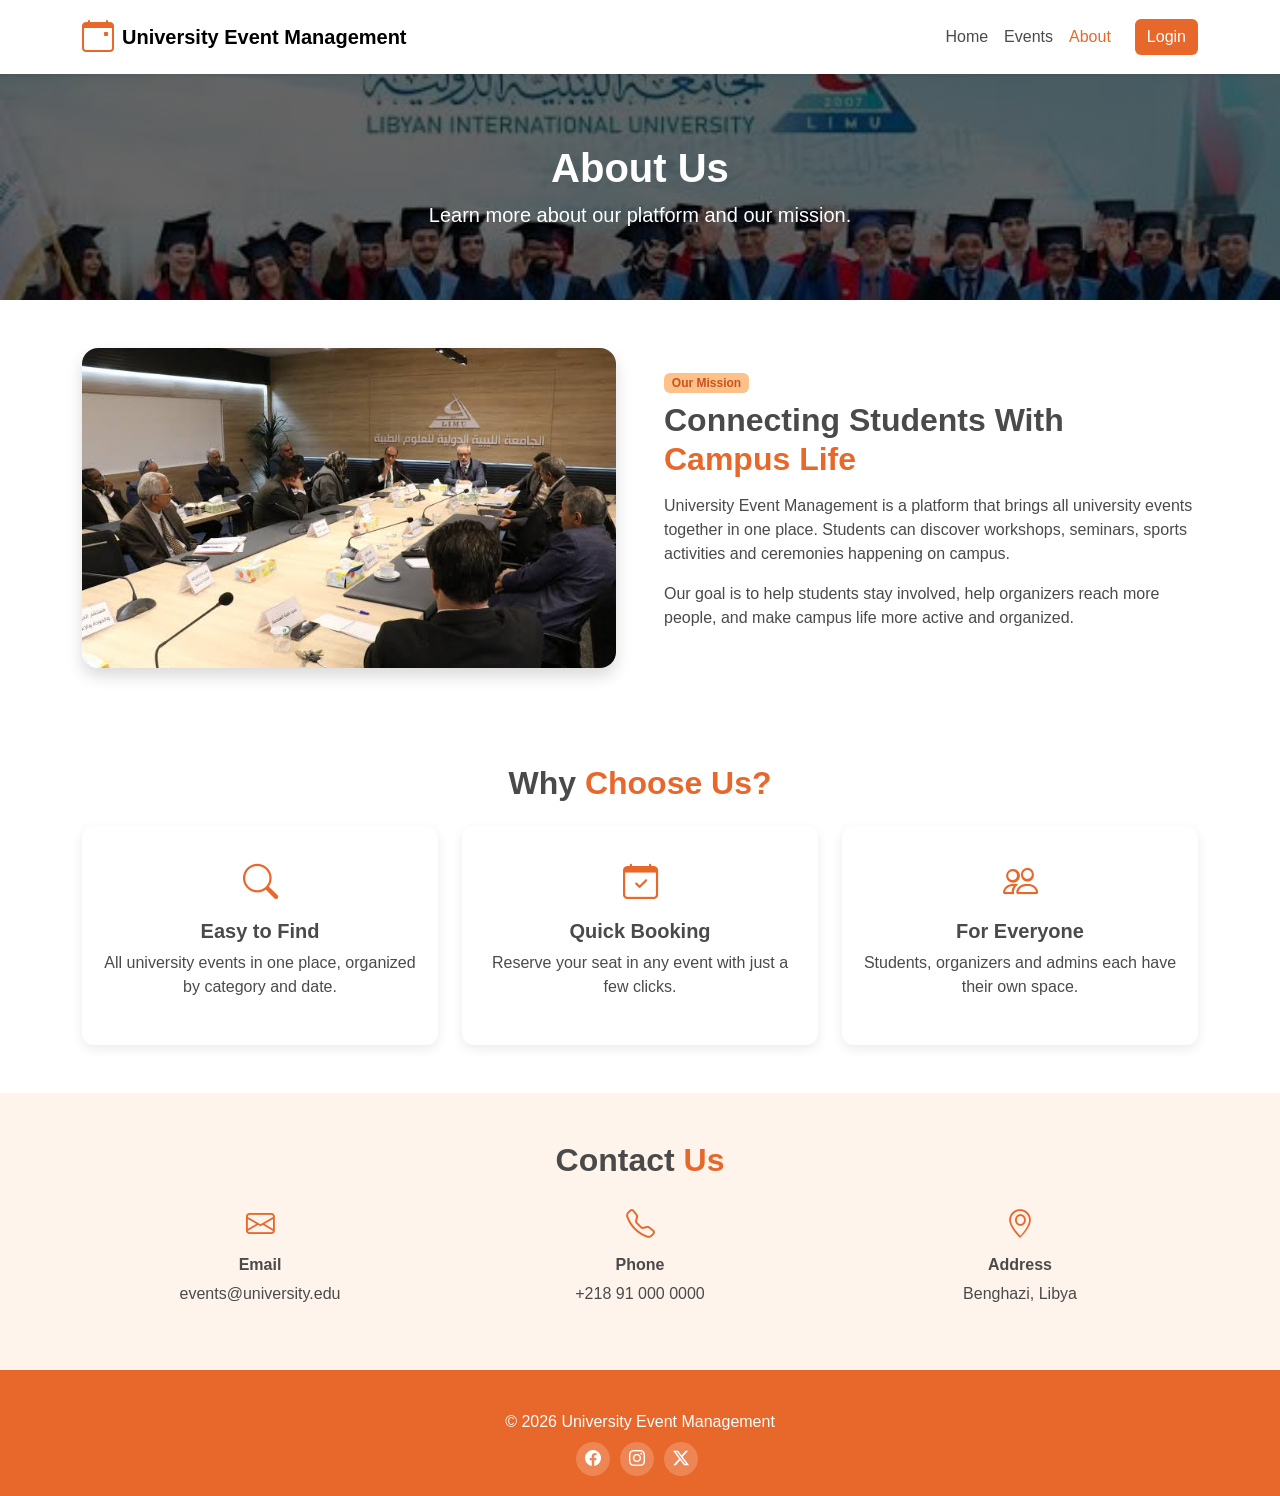
==== about.html @ 01c4b657 "add about page" ====
<!DOCTYPE html>
<html lang="en">
<head>
  <meta charset="UTF-8">
  <meta name="viewport" content="width=device-width, initial-scale=1.0">
  <title>University Event Management - About</title>
  <link href="https://cdn.jsdelivr.net/npm/bootstrap@5.3.3/dist/css/bootstrap.min.css" rel="stylesheet">
  <link href="https://cdn.jsdelivr.net/npm/bootstrap-icons@1.11.3/font/bootstrap-icons.min.css" rel="stylesheet">
  <link rel="stylesheet" href="css/style.css">
</head>
<body>

  <!-- NAVBAR -->
  <nav class="navbar navbar-expand bg-white shadow-sm">
    <div class="container">
      <a class="navbar-brand d-flex align-items-center gap-2" href="index.html">
        <i class="bi bi-calendar-event logo-icon"></i>
        <span class="fw-bold">University Event Management</span>
      </a>
      <ul class="navbar-nav ms-auto align-items-center">
        <li class="nav-item"><a class="nav-link" href="index.html">Home</a></li>
        <li class="nav-item"><a class="nav-link" href="events.html">Events</a></li>
        <li class="nav-item"><a class="nav-link active" href="about.html">About</a></li>
        <li class="nav-item"><a class="btn btn-orange ms-3" href="login.html">Login</a></li>
      </ul>
    </div>
  </nav>

  <!-- PAGE BANNER -->
  <section class="page-banner text-center">
    <div class="container">
      <h1 class="fw-bold">About Us</h1>
      <p class="lead mb-0">Learn more about our platform and our mission.</p>
    </div>
  </section>

  <!-- MISSION -->
  <section class="py-5">
    <div class="container">
      <div class="row align-items-center g-5">
        <div class="col-md-6">
          <img src="images/limu3.jpg" class="mission-img rounded-4 shadow" alt="Our Mission">
        </div>
        <div class="col-md-6">
          <span class="badge badge-orange mb-2">Our Mission</span>
          <h2 class="fw-bold mb-3">Connecting Students With <span class="text-orange">Campus Life</span></h2>
          <p>University Event Management is a platform that brings all university events together in one place. Students can discover workshops, seminars, sports activities and ceremonies happening on campus.</p>
          <p>Our goal is to help students stay involved, help organizers reach more people, and make campus life more active and organized.</p>
        </div>
      </div>
    </div>
  </section>

  <!-- WHY US -->
  <section class="py-5">
    <div class="container">
      <h2 class="fw-bold text-center mb-4">Why <span class="text-orange">Choose Us?</span></h2>
      <div class="row g-4">
        <div class="col-md-4">
          <div class="feature-box">
            <i class="bi bi-search"></i>
            <h5 class="fw-bold">Easy to Find</h5>
            <p>All university events in one place, organized by category and date.</p>
          </div>
        </div>
        <div class="col-md-4">
          <div class="feature-box">
            <i class="bi bi-calendar-check"></i>
            <h5 class="fw-bold">Quick Booking</h5>
            <p>Reserve your seat in any event with just a few clicks.</p>
          </div>
        </div>
        <div class="col-md-4">
          <div class="feature-box">
            <i class="bi bi-people"></i>
            <h5 class="fw-bold">For Everyone</h5>
            <p>Students, organizers and admins each have their own space.</p>
          </div>
        </div>
      </div>
    </div>
  </section>

  <!-- CONTACT -->
  <section class="contact-section py-5">
    <div class="container">
      <h2 class="fw-bold text-center mb-4">Contact <span class="text-orange">Us</span></h2>
      <div class="row g-4 text-center">
        <div class="col-md-4">
          <div class="contact-item">
            <i class="bi bi-envelope"></i>
            <h6 class="fw-bold">Email</h6>
            <p>events@university.edu</p>
          </div>
        </div>
        <div class="col-md-4">
          <div class="contact-item">
            <i class="bi bi-telephone"></i>
            <h6 class="fw-bold">Phone</h6>
            <p>+218 91 000 0000</p>
          </div>
        </div>
        <div class="col-md-4">
          <div class="contact-item">
            <i class="bi bi-geo-alt"></i>
            <h6 class="fw-bold">Address</h6>
            <p>Benghazi, Libya</p>
          </div>
        </div>
      </div>
    </div>
  </section>

  <!-- FOOTER -->
  <footer class="footer">
    <div class="container text-center">
      <p class="mb-2">© 2026 University Event Management</p>
      <div class="social">
        <a href="#"><i class="bi bi-facebook"></i></a>
        <a href="#"><i class="bi bi-instagram"></i></a>
        <a href="#"><i class="bi bi-twitter-x"></i></a>
      </div>
    </div>
  </footer>

</body>
</html>
---- css/style.css ----
/* ================= COLORS ================= */
:root {
  --orange: #E8672A;
  --orange-dark: #C9531B;
  --orange-light: #FFC18A;
  --cream: #FFF4EC;
  --dark: #4A4A4A;
}

body {
  color: var(--dark);
  font-family: "Segoe UI", Arial, sans-serif;
}

/* ================= SHARED ================= */
.text-orange {
  color: var(--orange) !important;
}

.btn-orange {
  background-color: var(--orange);
  color: #fff;
  border: none;
}

.btn-orange:hover {
  background-color: var(--orange-dark);
  color: #fff;
}

.badge-orange {
  background-color: var(--orange-light);
  color: var(--orange-dark);
  font-weight: 600;
}

/* ================= NAVBAR ================= */
.logo-icon {
  font-size: 2rem;
  color: var(--orange);
}

.navbar .nav-link {
  color: var(--dark);
  font-weight: 500;
}

.navbar .nav-link.active,
.navbar .nav-link:hover {
  color: var(--orange);
}

/* ================= FOOTER ================= */
.footer {
  background-color: var(--orange);
  color: #fff;
  padding: 40px 0 20px;
}

.footer a {
  color: #fff;
  text-decoration: none;
}

.footer a:hover {
  text-decoration: underline;
}

.footer li {
  margin-bottom: 6px;
}

.social a {
  display: inline-block;
  width: 34px;
  height: 34px;
  line-height: 34px;
  text-align: center;
  border-radius: 50%;
  background-color: rgba(255, 255, 255, 0.2);
  margin-right: 6px;
}

/* ================= HERO ================= */
.hero {
  background: linear-gradient(rgba(0, 0, 0, 0.6), rgba(0, 0, 0, 0.6)),
              url("../images/hero.jpg") center / cover,
              var(--dark);
  color: #fff;
  padding: 100px 0 120px;
  text-align: center;
}

.hero-search {
  max-width: 500px;
  margin: 25px auto 0;
}

/* ================= CATEGORIES ================= */
.categories {
  margin-top: -50px;
}

.category-box {
  background-color: var(--cream);
  border-radius: 12px;
  padding: 20px;
  text-align: center;
  box-shadow: 0 4px 12px rgba(0, 0, 0, 0.08);
}

.category-box i {
  font-size: 2rem;
  color: var(--orange);
}

.category-box p {
  margin: 8px 0 0;
  font-weight: 600;
}

/* ================= DATE INPUT ================= */
input[type="date"] {
  direction: ltr;
  text-align: left;
}

/* ================= LOGIN / REGISTER ================= */
.auth-section {
  background-color: var(--cream);
  min-height: calc(100vh - 76px);
  display: flex;
  align-items: center;
  padding: 50px 0;
}

.auth-card {
  border: none;
  border-radius: 16px;
  box-shadow: 0 10px 30px rgba(232, 103, 42, 0.15);
}

.auth-card .card-body {
  padding: 40px;
}

.auth-icon {
  width: 64px;
  height: 64px;
  line-height: 64px;
  border-radius: 50%;
  background-color: var(--orange-light);
  color: var(--orange-dark);
  font-size: 1.8rem;
  text-align: center;
  margin: 0 auto 15px;
}

.auth-section .form-control:focus,
.auth-section .form-select:focus,
.auth-section .form-check-input:focus,
.admin-wrapper .form-control:focus,
.admin-wrapper .form-select:focus,
.admin-wrapper .form-check-input:focus {
  border-color: var(--orange);
  box-shadow: 0 0 0 0.2rem rgba(232, 103, 42, 0.25);
}

.auth-section .form-check-input:checked,
.admin-wrapper .form-check-input:checked {
  background-color: var(--orange);
  border-color: var(--orange);
}

.auth-section .input-group-text,
.admin-wrapper .input-group-text {
  background-color: var(--cream);
  color: var(--orange);
}

.auth-link {
  color: var(--orange);
  font-weight: 600;
  text-decoration: none;
}

.auth-link:hover {
  color: var(--orange-dark);
  text-decoration: underline;
}

/* ================= ADMIN DASHBOARD ================= */
.admin-wrapper {
  background-color: var(--cream);
  min-height: calc(100vh - 76px);
}

.admin-sidebar {
  background-color: #fff;
  border-right: 1px solid #eee;
  min-height: 100%;
  padding: 25px 15px;
}

.admin-sidebar .nav-link {
  color: var(--dark);
  border-radius: 8px;
  padding: 10px 15px;
  margin-bottom: 5px;
  font-weight: 500;
}

.admin-sidebar .nav-link i {
  margin-right: 8px;
}

.admin-sidebar .nav-link:hover,
.admin-sidebar .nav-link.active {
  background-color: var(--orange);
  color: #fff;
}

.stat-card {
  border: none;
  border-radius: 14px;
  box-shadow: 0 4px 15px rgba(0, 0, 0, 0.05);
}

.stat-icon {
  width: 50px;
  height: 50px;
  line-height: 50px;
  border-radius: 12px;
  background-color: var(--orange-light);
  color: var(--orange-dark);
  font-size: 1.4rem;
  text-align: center;
}

.admin-card {
  border: none;
  border-radius: 14px;
  box-shadow: 0 4px 15px rgba(0, 0, 0, 0.05);
}

.admin-card .card-header {
  background-color: #fff;
  border-bottom: 2px solid var(--cream);
  font-weight: 600;
  padding: 15px 20px;
}

.admin-wrapper .table thead th {
  background-color: var(--cream);
  color: var(--orange-dark);
  font-weight: 600;
}

.btn-outline-orange {
  color: var(--orange);
  border: 1px solid var(--orange);
}

.btn-outline-orange:hover {
  background-color: var(--orange);
  color: #fff;
}
/* ================= EVENT CARDS ================= */
.event-card {
  border: none;
  border-radius: 12px;
  overflow: hidden;
  box-shadow: 0 4px 12px rgba(0, 0, 0, 0.08);
  transition: transform 0.2s;
}

.event-card:hover {
  transform: translateY(-5px);
}

.event-card img {
  height: 180px;
  object-fit: cover;
  background-color: var(--orange-light);
}
/* ================= ABOUT PAGE ================= */
.page-banner {
  background: linear-gradient(rgba(0, 0, 0, 0.6), rgba(0, 0, 0, 0.6)),
              url("../images/hero.jpg") center / cover,
              var(--dark);
  color: #fff;
  padding: 70px 0;
}

.mission-img {
  width: 100%;
  height: 320px;
  object-fit: cover;
}

.feature-box {
  background-color: #fff;
  border-radius: 12px;
  padding: 30px 20px;
  text-align: center;
  height: 100%;
  box-shadow: 0 4px 12px rgba(0, 0, 0, 0.08);
}

.feature-box i {
  font-size: 2.2rem;
  color: var(--orange);
  display: block;
  margin-bottom: 10px;
}

.contact-section {
  background-color: var(--cream);
}

.contact-item i {
  font-size: 1.8rem;
  color: var(--orange);
  display: block;
  margin-bottom: 8px;
}

/* ================= RESPONSIVE ================= */
@media (max-width: 767px) {
  .admin-sidebar {
    border-right: none;
    border-bottom: 1px solid #eee;
    min-height: auto;
  }

  .auth-card .card-body {
    padding: 25px;
  }
}
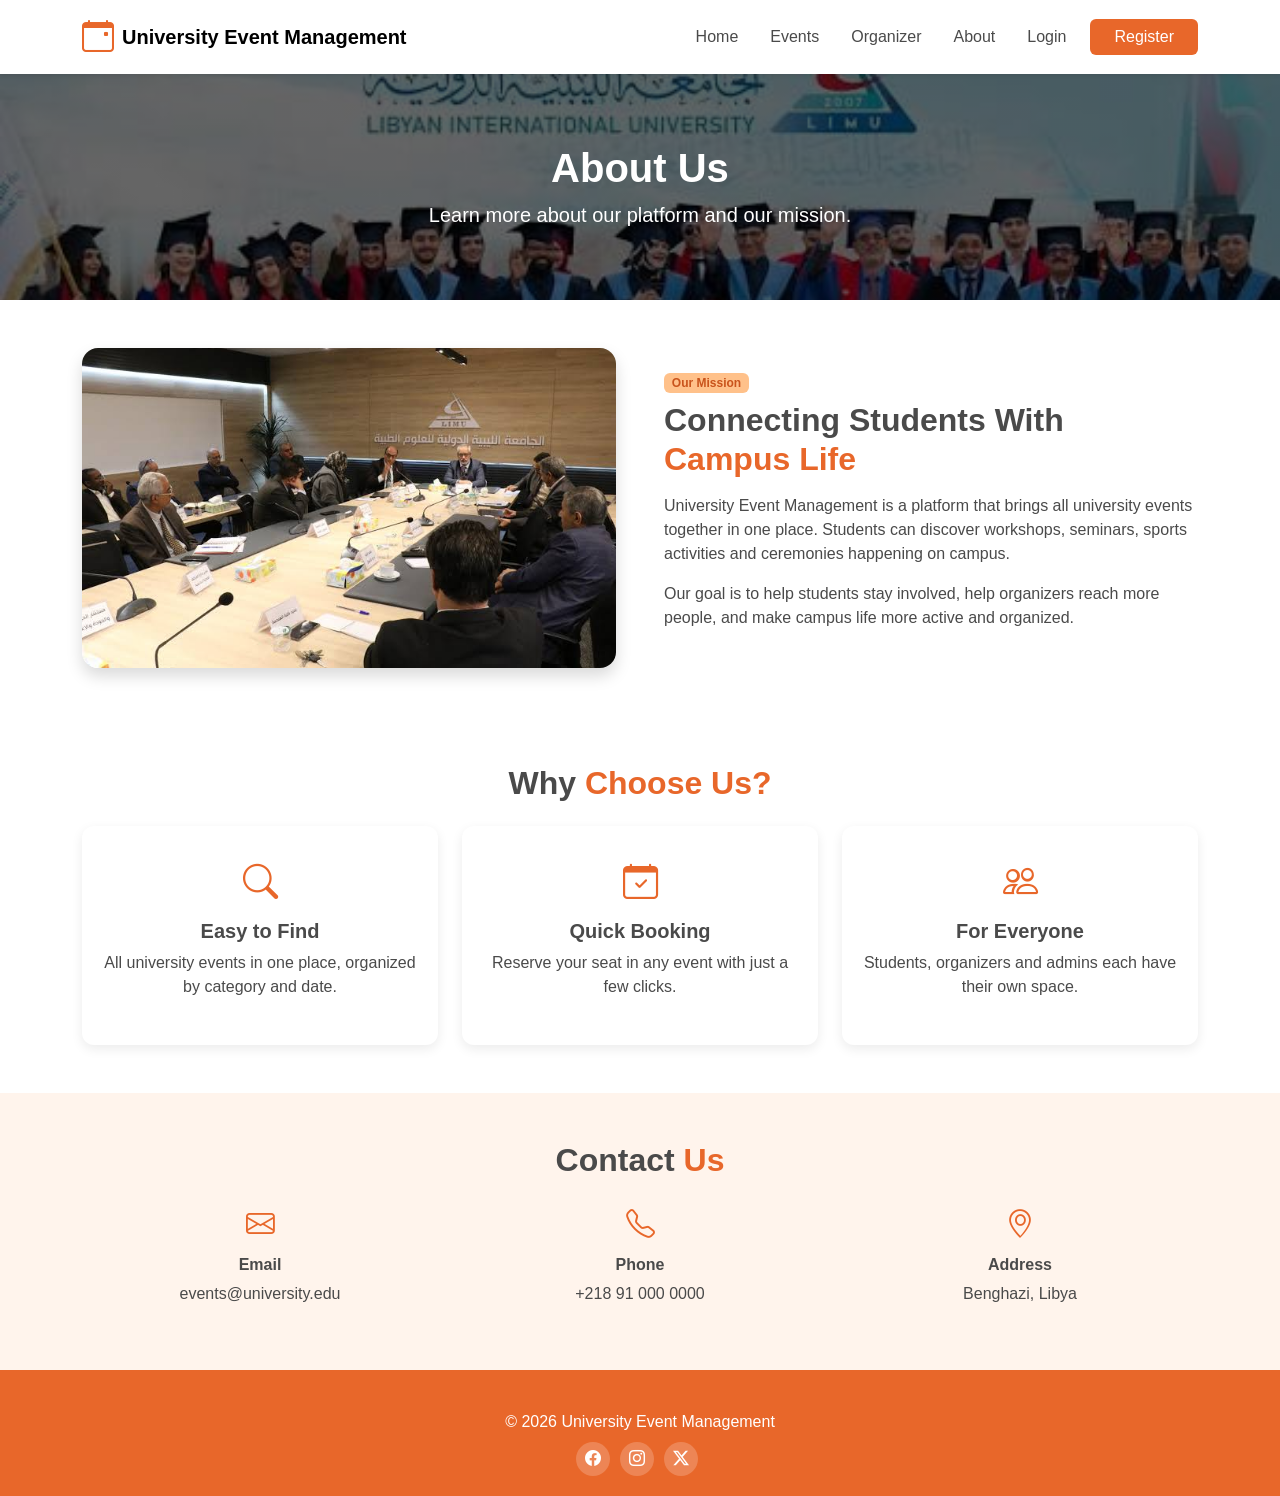
==== commit ab604293: "Save latest project changes" ====
--- a/about.html
+++ b/about.html
@@ -1,3 +1,4 @@
+
 <!DOCTYPE html>
 <html lang="en">
 <head>
@@ -17,11 +18,13 @@
         <i class="bi bi-calendar-event logo-icon"></i>
         <span class="fw-bold">University Event Management</span>
       </a>
-      <ul class="navbar-nav ms-auto align-items-center">
+      <ul class="navbar-nav flex-row flex-wrap ms-auto align-items-center gap-3">
         <li class="nav-item"><a class="nav-link" href="index.html">Home</a></li>
         <li class="nav-item"><a class="nav-link" href="events.html">Events</a></li>
-        <li class="nav-item"><a class="nav-link active" href="about.html">About</a></li>
-        <li class="nav-item"><a class="btn btn-orange ms-3" href="login.html">Login</a></li>
+        <li class="nav-item"><a class="nav-link" href="organizer.html">Organizer</a></li>
+        <li class="nav-item"><a class="nav-link" href="about.html">About</a></li>
+        <li class="nav-item"><a class="nav-link" href="login.html">Login</a></li>
+        <li class="nav-item"><a class="btn btn-orange px-4" href="register.html">Register</a></li>
       </ul>
     </div>
   </nav>
@@ -124,4 +127,5 @@
   </footer>
 
 </body>
-</html>+</html>
+
--- a/css/style.css
+++ b/css/style.css
@@ -336,4 +336,52 @@
   .auth-card .card-body {
     padding: 25px;
   }
-}+}
+
+/* ================= EVENT DETAILS ================= */
+
+.event-details-image {
+  height: 400px;
+  object-fit: cover;
+  background-color: var(--cream);
+}
+
+.event-info-card {
+  border-radius: 16px;
+}
+
+.event-info-card h4 {
+  color: var(--orange-dark);
+}
+
+.event-info-item {
+  display: flex;
+  align-items: flex-start;
+  gap: 14px;
+  margin-bottom: 20px;
+}
+
+.event-info-item i {
+  font-size: 1.3rem;
+  color: var(--orange);
+}
+
+.event-info-item strong {
+  display: block;
+  margin-bottom: 4px;
+}
+
+.event-info-item p {
+  color: #777;
+  margin: 0;
+}
+
+.event-schedule li {
+  margin-bottom: 10px;
+}
+
+@media (max-width: 767px) {
+  .event-details-image {
+    height: 250px;
+  }
+}
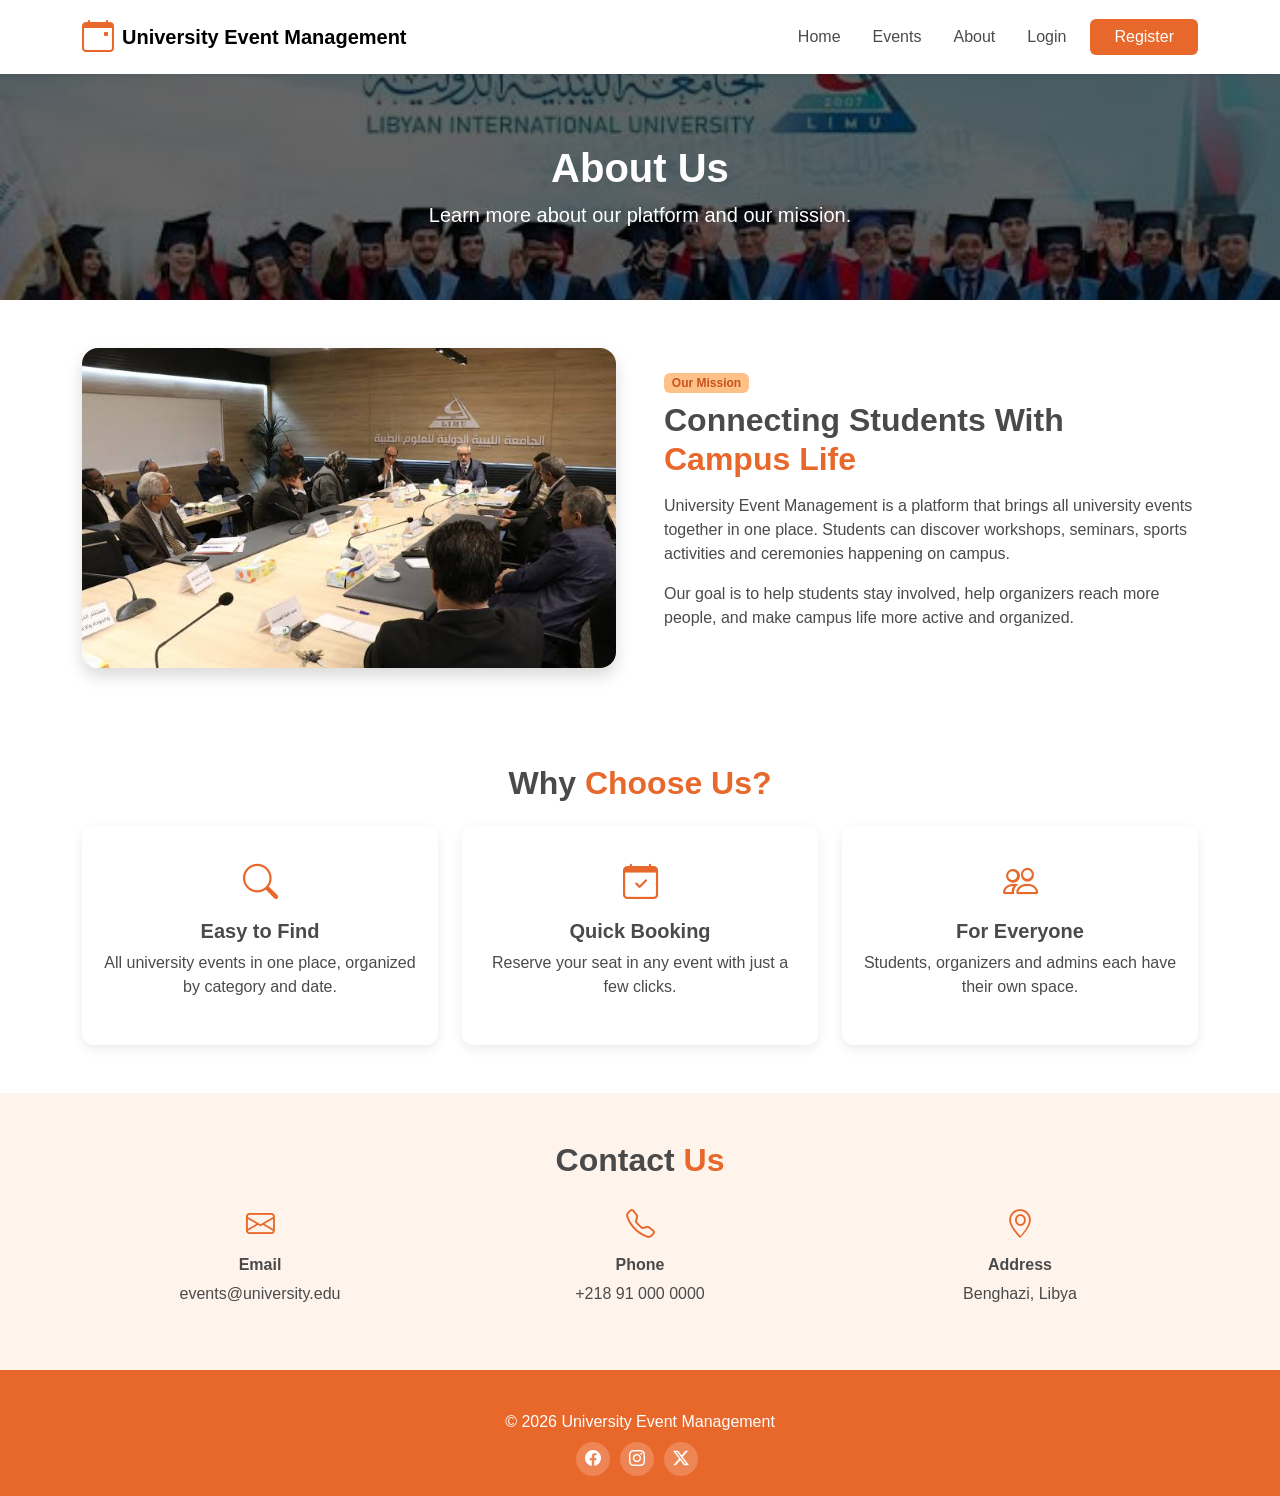
==== commit 1a0720c9: "fixed the login for admin and students" ====
--- a/about.html
+++ b/about.html
@@ -21,7 +21,7 @@
       <ul class="navbar-nav flex-row flex-wrap ms-auto align-items-center gap-3">
         <li class="nav-item"><a class="nav-link" href="index.html">Home</a></li>
         <li class="nav-item"><a class="nav-link" href="events.html">Events</a></li>
-        <li class="nav-item"><a class="nav-link" href="organizer.html">Organizer</a></li>
+     
         <li class="nav-item"><a class="nav-link" href="about.html">About</a></li>
         <li class="nav-item"><a class="nav-link" href="login.html">Login</a></li>
         <li class="nav-item"><a class="btn btn-orange px-4" href="register.html">Register</a></li>
--- a/css/style.css
+++ b/css/style.css
@@ -189,6 +189,45 @@
   text-decoration: underline;
 }
 
+/* ================= LOGIN ROLE TABS (CSS only) ================= */
+.role-radio {
+  display: none;
+}
+
+.role-tabs {
+  display: flex;
+  background-color: var(--cream);
+  border-radius: 10px;
+  padding: 5px;
+  gap: 5px;
+}
+
+.role-tab {
+  flex: 1;
+  text-align: center;
+  padding: 10px;
+  border-radius: 8px;
+  font-weight: 600;
+  color: var(--dark);
+  cursor: pointer;
+}
+
+.role-form {
+  display: none;
+}
+
+/* Student tab chosen */
+#tab-student:checked ~ .role-tabs label[for="tab-student"],
+#tab-admin:checked ~ .role-tabs label[for="tab-admin"] {
+  background-color: var(--orange);
+  color: #fff;
+}
+
+#tab-student:checked ~ .student-form,
+#tab-admin:checked ~ .admin-form {
+  display: block;
+}
+
 /* ================= ADMIN DASHBOARD ================= */
 .admin-wrapper {
   background-color: var(--cream);
@@ -265,6 +304,7 @@
   background-color: var(--orange);
   color: #fff;
 }
+
 /* ================= EVENT CARDS ================= */
 .event-card {
   border: none;
@@ -283,6 +323,7 @@
   object-fit: cover;
   background-color: var(--orange-light);
 }
+
 /* ================= ABOUT PAGE ================= */
 .page-banner {
   background: linear-gradient(rgba(0, 0, 0, 0.6), rgba(0, 0, 0, 0.6)),
@@ -384,4 +425,4 @@
   .event-details-image {
     height: 250px;
   }
-}
+}
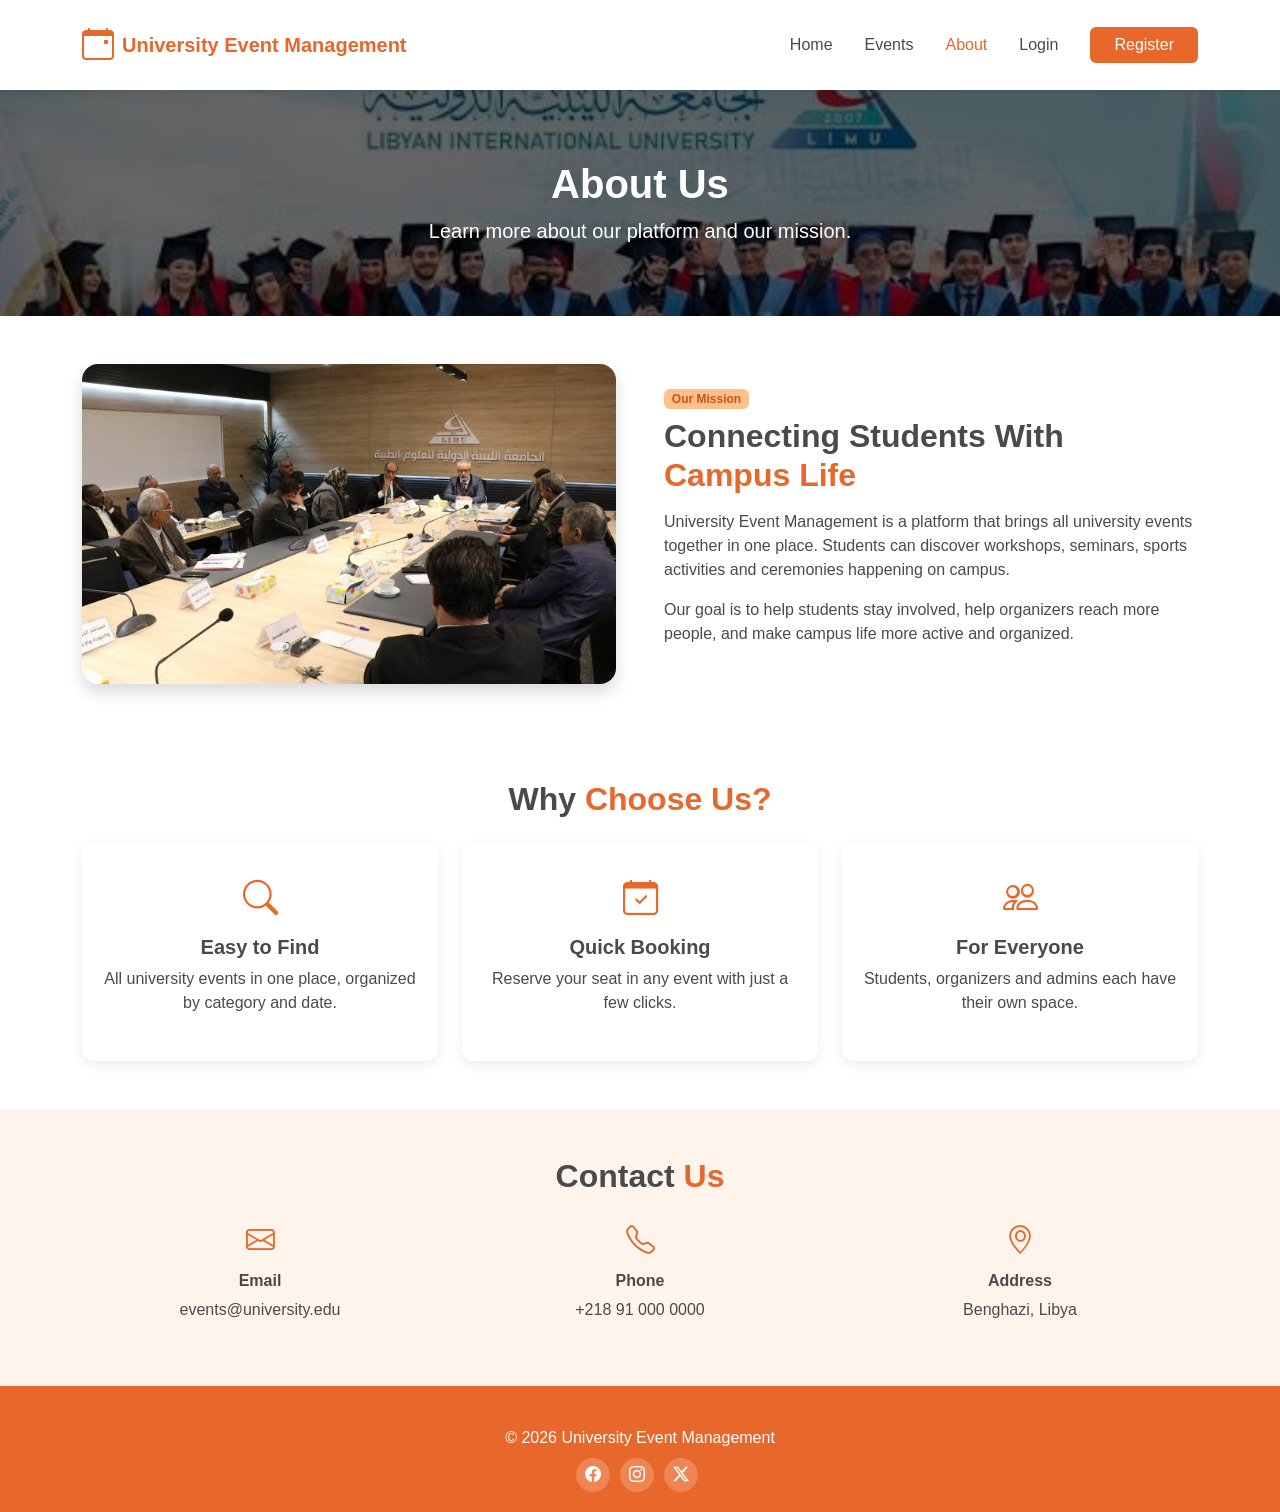
==== commit 30dc3089: "update the design" ====
--- a/about.html
+++ b/about.html
@@ -1,4 +1,3 @@
-
 <!DOCTYPE html>
 <html lang="en">
 <head>
@@ -12,19 +11,18 @@
 <body>
 
   <!-- NAVBAR -->
-  <nav class="navbar navbar-expand bg-white shadow-sm">
+  <nav class="navbar navbar-expand bg-white shadow-sm py-3">
     <div class="container">
       <a class="navbar-brand d-flex align-items-center gap-2" href="index.html">
         <i class="bi bi-calendar-event logo-icon"></i>
-        <span class="fw-bold">University Event Management</span>
+        <span class="fw-bold text-orange">University Event Management</span>
       </a>
-      <ul class="navbar-nav flex-row flex-wrap ms-auto align-items-center gap-3">
-        <li class="nav-item"><a class="nav-link" href="index.html">Home</a></li>
-        <li class="nav-item"><a class="nav-link" href="events.html">Events</a></li>
-     
-        <li class="nav-item"><a class="nav-link" href="about.html">About</a></li>
-        <li class="nav-item"><a class="nav-link" href="login.html">Login</a></li>
-        <li class="nav-item"><a class="btn btn-orange px-4" href="register.html">Register</a></li>
+      <ul class="navbar-nav ms-auto align-items-center">
+        <li class="nav-item"><a class="nav-link px-3" href="index.html">Home</a></li>
+        <li class="nav-item"><a class="nav-link px-3" href="events.html">Events</a></li>
+        <li class="nav-item"><a class="nav-link px-3 active" href="about.html">About</a></li>
+        <li class="nav-item"><a class="nav-link px-3" href="login.html">Login</a></li>
+        <li class="nav-item"><a class="btn btn-orange ms-3 px-4" href="register.html">Register</a></li>
       </ul>
     </div>
   </nav>
@@ -85,7 +83,7 @@
   </section>
 
   <!-- CONTACT -->
-  <section class="contact-section py-5">
+  <section class="contact-section py-5" id="contact">
     <div class="container">
       <h2 class="fw-bold text-center mb-4">Contact <span class="text-orange">Us</span></h2>
       <div class="row g-4 text-center">
@@ -127,5 +125,4 @@
   </footer>
 
 </body>
-</html>
-
+</html>
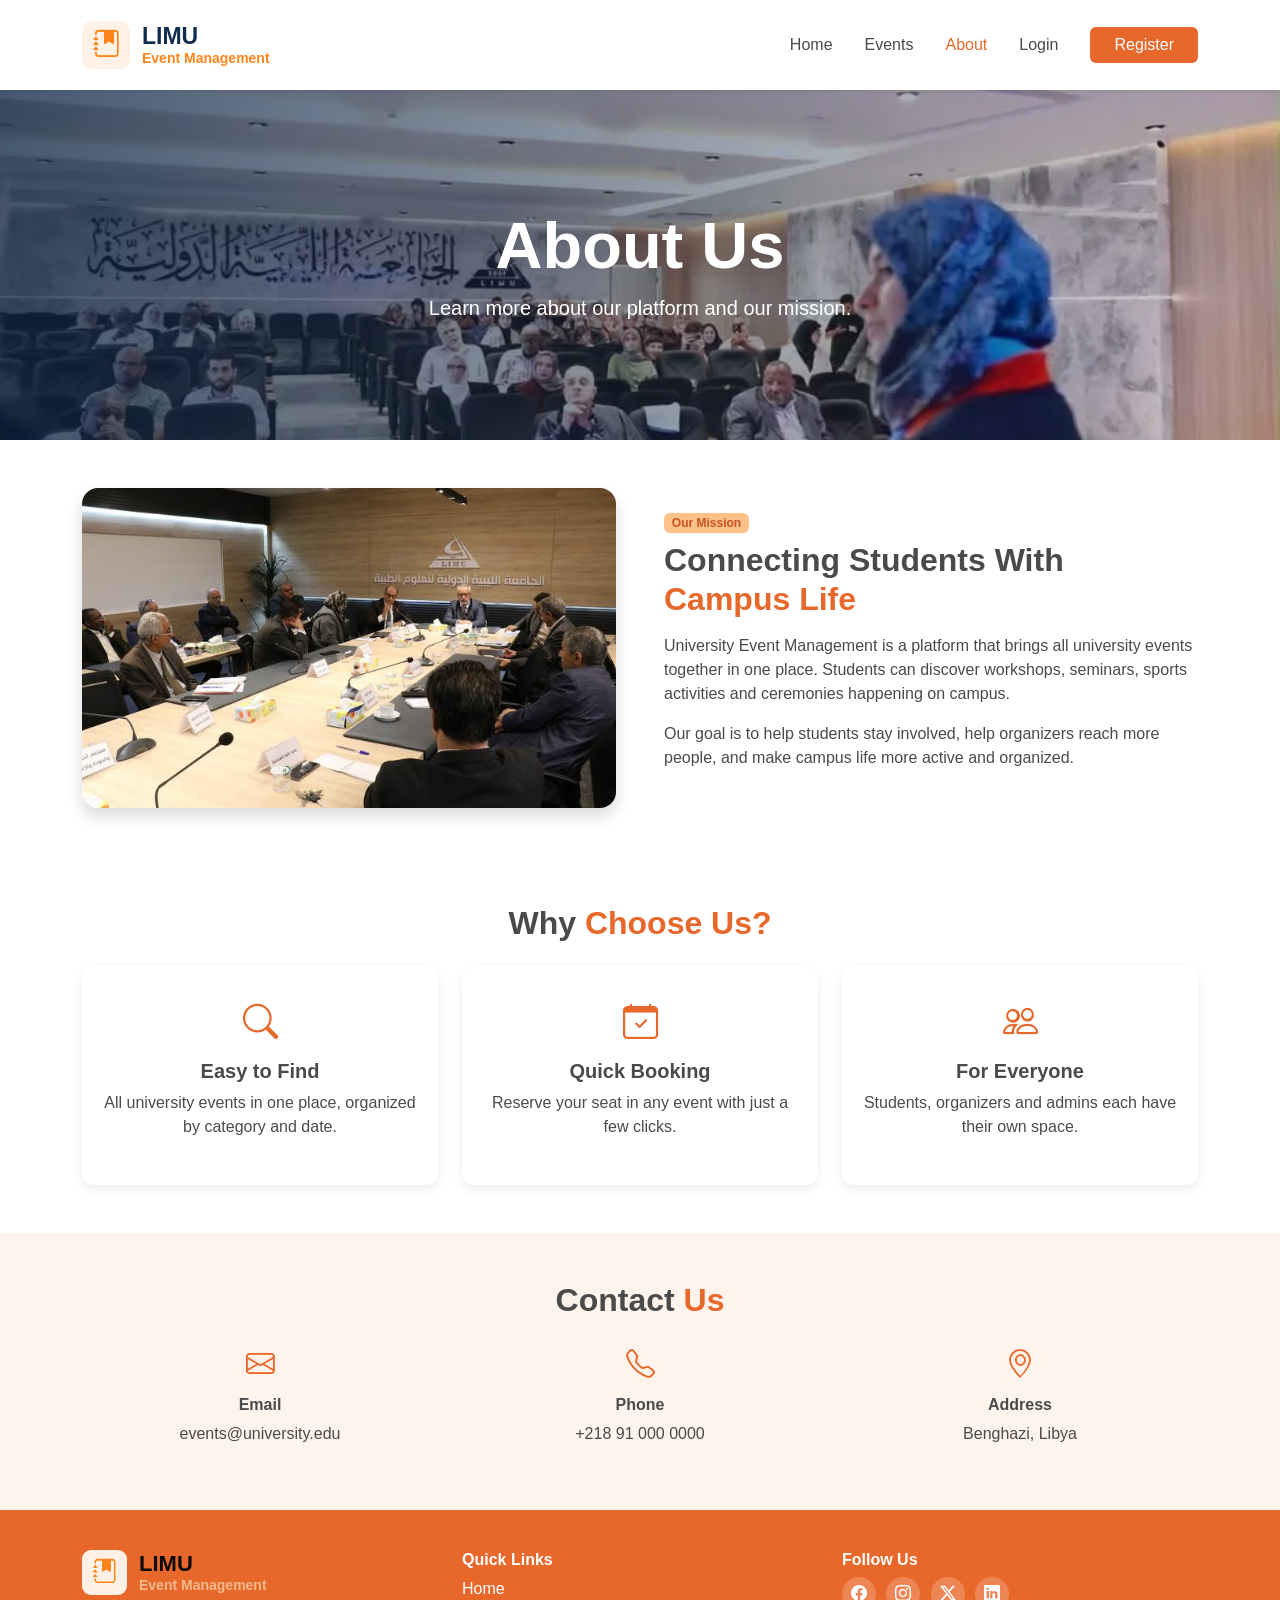
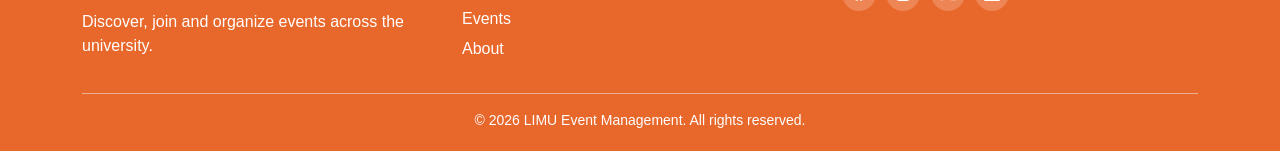
==== commit 73f816c7: "Update website design and logo" ====
--- a/about.html
+++ b/about.html
@@ -13,10 +13,18 @@
   <!-- NAVBAR -->
   <nav class="navbar navbar-expand bg-white shadow-sm py-3">
     <div class="container">
-      <a class="navbar-brand d-flex align-items-center gap-2" href="index.html">
-        <i class="bi bi-calendar-event logo-icon"></i>
-        <span class="fw-bold text-orange">University Event Management</span>
-      </a>
+      <a class="navbar-brand d-flex align-items-center" href="index.html">
+
+    <div class="brand-icon">
+        <i class="bi bi-journal-bookmark-fill"></i>
+    </div>
+
+    <div class="brand-text">
+        <span class="brand-limu">LIMU</span>
+        <span class="brand-name">Event Management</span>
+    </div>
+
+</a>
       <ul class="navbar-nav ms-auto align-items-center">
         <li class="nav-item"><a class="nav-link px-3" href="index.html">Home</a></li>
         <li class="nav-item"><a class="nav-link px-3" href="events.html">Events</a></li>
@@ -111,18 +119,59 @@
       </div>
     </div>
   </section>
+<!-- ================= FOOTER ================= -->
+<footer class="footer">
+    <div class="container">
+        <div class="row gy-4">
 
-  <!-- FOOTER -->
-  <footer class="footer">
-    <div class="container text-center">
-      <p class="mb-2">© 2026 University Event Management</p>
-      <div class="social">
-        <a href="#"><i class="bi bi-facebook"></i></a>
-        <a href="#"><i class="bi bi-instagram"></i></a>
-        <a href="#"><i class="bi bi-twitter-x"></i></a>
-      </div>
+            <!-- BRAND -->
+            <div class="col-md-4">
+                <h5 class="footer-brand">
+                    <span class="footer-icon">
+                        <i class="bi bi-journal-bookmark-fill"></i>
+                    </span>
+
+                    <span class="footer-brand-text">
+                        <span class="footer-limu">LIMU</span>
+                        <span class="footer-name">Event Management</span>
+                    </span>
+                </h5>
+
+                <p class="mb-0">
+                    Discover, join and organize events across the university.
+                </p>
+            </div>
+
+            <!-- QUICK LINKS -->
+            <div class="col-md-4">
+                <h6 class="fw-bold">Quick Links</h6>
+
+                <ul class="list-unstyled">
+                    <li><a href="index.html">Home</a></li>
+                    <li><a href="events.html">Events</a></li>
+                    <li><a href="about.html">About</a></li>
+                </ul>
+            </div>
+
+            <!-- SOCIAL MEDIA -->
+            <div class="col-md-4">
+                <h6 class="fw-bold">Follow Us</h6>
+
+                <div class="social">
+                    <a href="#"><i class="bi bi-facebook"></i></a>
+                    <a href="#"><i class="bi bi-instagram"></i></a>
+                    <a href="#"><i class="bi bi-twitter-x"></i></a>
+                    <a href="#"><i class="bi bi-linkedin"></i></a>
+                </div>
+            </div>
+
+        </div>
+
+        <hr class="border-light opacity-50">
+
+        <p class="text-center mb-0 small">
+            &copy; 2026 LIMU Event Management. All rights reserved.
+        </p>
+
     </div>
-  </footer>
-
-</body>
-</html>+</footer>
--- a/css/style.css
+++ b/css/style.css
@@ -216,15 +216,29 @@
   display: none;
 }
 
-/* Student tab chosen */
+/* The chosen tab turns orange */
 #tab-student:checked ~ .role-tabs label[for="tab-student"],
+#tab-organizer:checked ~ .role-tabs label[for="tab-organizer"],
 #tab-admin:checked ~ .role-tabs label[for="tab-admin"] {
   background-color: var(--orange);
   color: #fff;
 }
 
+/* Show the form of the chosen tab */
 #tab-student:checked ~ .student-form,
+#tab-organizer:checked ~ .organizer-form,
 #tab-admin:checked ~ .admin-form {
+  display: block;
+}
+
+/* ================= ACTION MESSAGES (CSS only) =================
+   Hidden until a button links to them (e.g. href="#event-approved").
+   :target shows the message whose id is in the address bar. */
+.action-alert {
+  display: none;
+}
+
+.action-alert:target {
   display: block;
 }
 
@@ -425,4 +439,170 @@
   .event-details-image {
     height: 250px;
   }
+}
+
+/* Events Cards - Image Design */
+
+.event-card {
+    border: none;
+    border-radius: 16px;
+    overflow: hidden;
+    background: #fff;
+    box-shadow: 0 4px 15px rgba(0, 0, 0, 0.08);
+    transition: all 0.3s ease;
+}
+
+.event-card:hover {
+    transform: translateY(-7px);
+    box-shadow: 0 10px 25px rgba(0, 0, 0, 0.14);
+}
+
+.event-card .card-img-top {
+    width: 100%;
+    height: 230px;
+    object-fit: cover;
+    object-position: center;
+    display: block;
+    transition: transform 0.5s ease;
+}
+
+.event-card:hover .card-img-top {
+    transform: scale(1.06);
+}
+
+.event-card .card-body {
+    padding: 22px;
+}
+
+.event-card .card-title {
+    font-weight: 700;
+    color: #23372b;
+}
+/* ===== LIMU LOGO ===== */
+
+.navbar-brand {
+    display: flex;
+    align-items: center;
+    gap: 12px;
+    text-decoration: none;
+}
+
+.brand-icon {
+    width: 48px;
+    height: 48px;
+    background-color: #fff1e5;
+    color: #ff851b;
+    border-radius: 10px;
+    display: flex;
+    align-items: center;
+    justify-content: center;
+    font-size: 27px;
+}
+
+.brand-text {
+    display: flex;
+    flex-direction: column;
+    line-height: 1.2;
+}
+
+.brand-limu {
+    color: #102d50;
+    font-size: 23px;
+    font-weight: 800;
+}
+
+.brand-name {
+    color: #ff851b;
+    font-size: 14px;
+    font-weight: 600;
+}
+
+/* ===== EVENTS PAGE BANNER ===== */
+
+.page-banner {
+    background-image:
+        linear-gradient(
+            to right,
+            rgba(8, 35, 66, 0.75),
+            rgba(8, 35, 66, 0.15)
+        ),
+        url("../images/limu7.webp");
+
+    background-size: cover;
+    background-position: center;
+    min-height: 350px;
+    display: flex;
+    align-items: center;
+    
+}
+
+.banner-overlay {
+    width: 100%;
+    padding: 60px 0;
+}
+
+.page-banner h1 {
+    color: white;
+    font-size: 65px;
+    font-weight: bold;
+}
+
+.page-banner p {
+    color: white;
+    font-size: 20px;
+}
+
+
+/* ===== RESPONSIVE ===== */
+
+@media (max-width: 768px) {
+    .page-banner {
+        min-height: 230px;
+    }
+
+    .banner-content h1 {
+        font-size: 42px;
+    }
+
+    .banner-content p {
+        font-size: 15px;
+    }
+}
+/* ===== FOOTER BRAND ===== */
+
+.footer-brand {
+    display: flex;
+    align-items: center;
+    gap: 12px;
+    margin-bottom: 15px;
+}
+
+.footer-icon {
+    width: 45px;
+    height: 45px;
+    background-color: #fff1e5;
+    color: #ff851b;
+    border-radius: 9px;
+    display: flex;
+    align-items: center;
+    justify-content: center;
+    font-size: 24px;
+}
+
+.footer-brand-text {
+    display: flex;
+    flex-direction: column;
+    line-height: 1.2;
+}
+
+.footer-limu {
+    color: rgb(12, 9, 9);
+    font-size: 22px;
+    font-weight: 800;
+}
+
+.footer-name {
+    color: #f0ba8b;
+    font-size: 14px;
+    font-weight: 600;
 }
